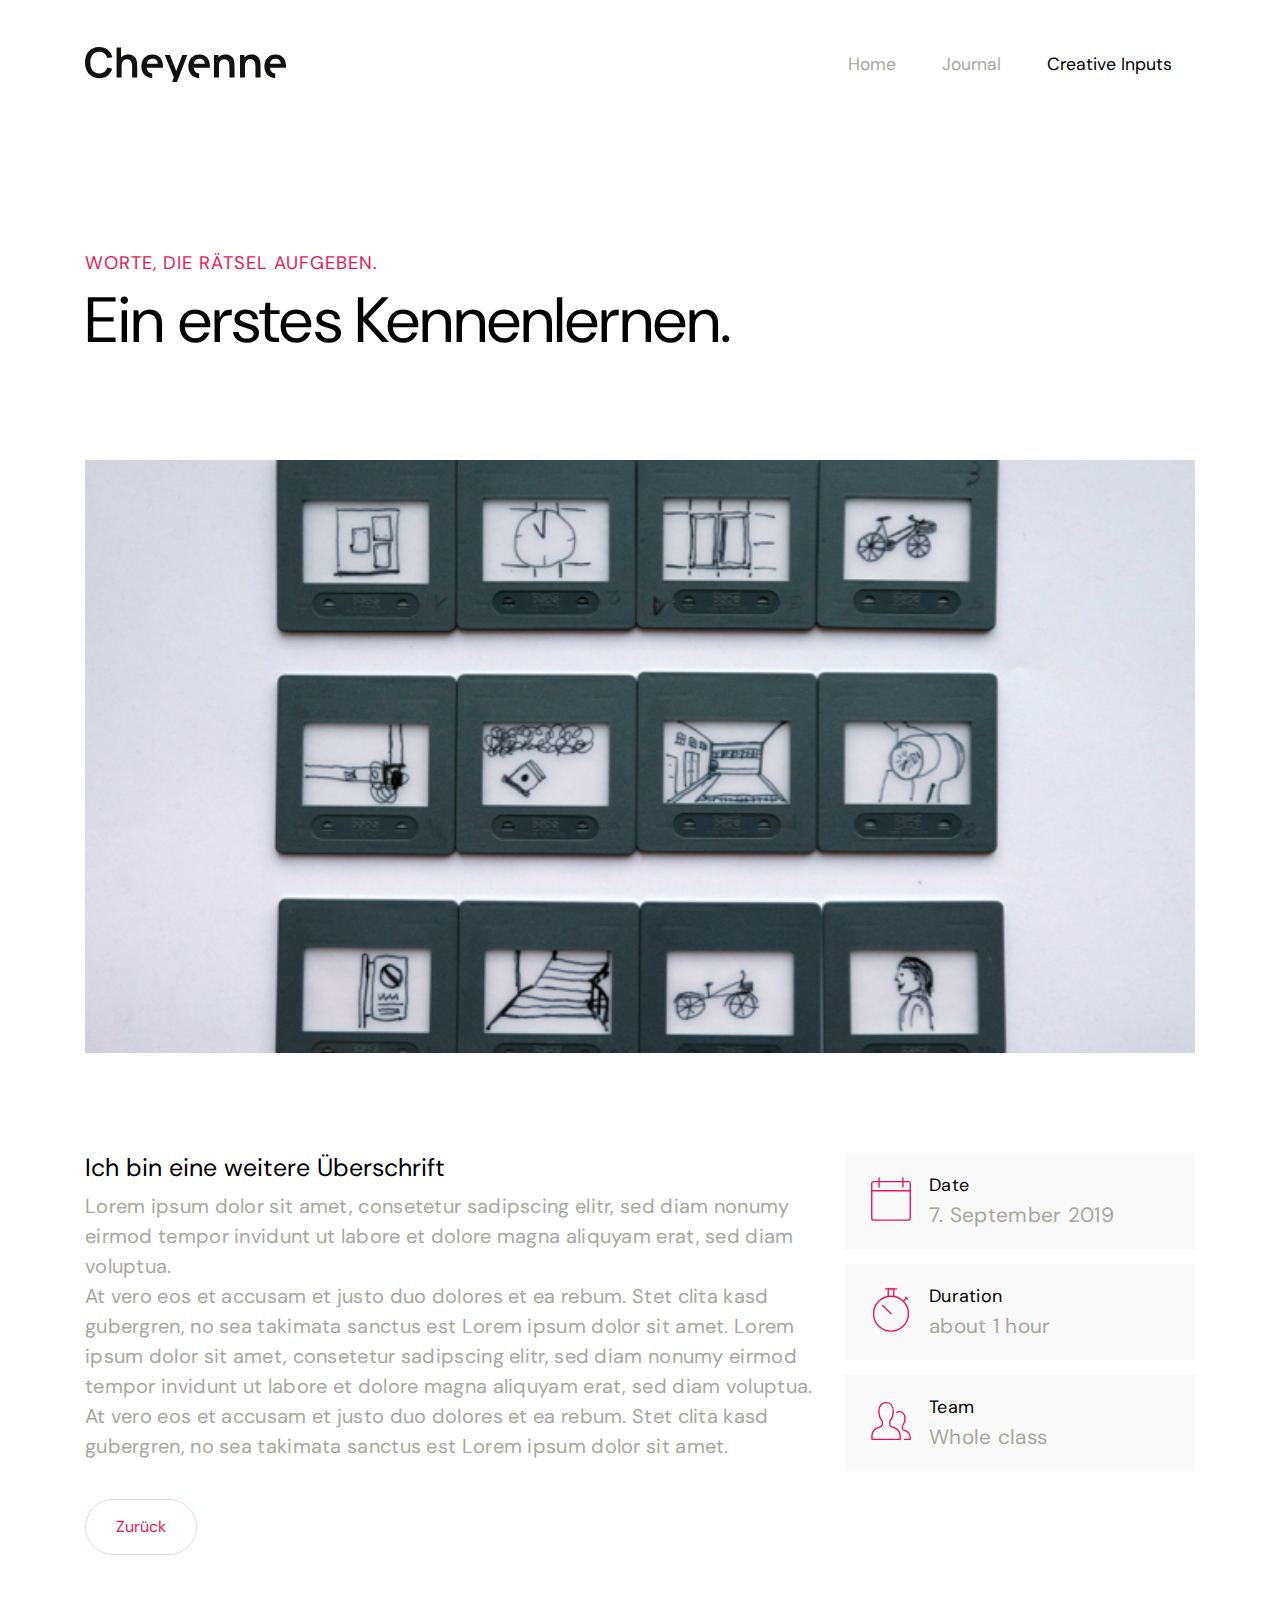
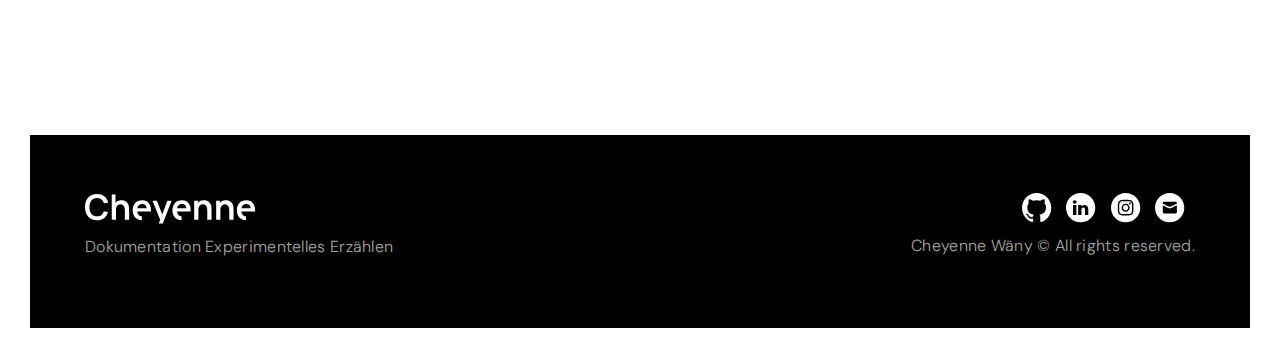
==== docs/article-five.html @ 1dba22fc "changes" ====
<!DOCTYPE html>
<html lang="en">
<head>
  <meta charset="utf-8">
  <meta name="viewport" content="width=device-width, initial-scale=1, shrink-to-fit=no">
  <title>Lebendige Kamera</title>
  <link rel="stylesheet" href="https://stackpath.bootstrapcdn.com/bootstrap/4.4.1/css/bootstrap.min.css" integrity="sha384-Vkoo8x4CGsO3+Hhxv8T/Q5PaXtkKtu6ug5TOeNV6gBiFeWPGFN9MuhOf23Q9Ifjh" crossorigin="anonymous">
  <link rel="stylesheet" type="text/css" href="styles/main.css">
  <link rel="stylesheet" href="styles/normalize.css">
  <link rel="shortcut icon" type="image/jpg" href="img/favicon.jpg">
</head>
<body>

  <div class="siteWrapper">
    <div id="header" class="site-header" role="banner">
      <div class="container">
        <nav class="navbar navbar-expand-lg">
          <a class="navbar-brand" href="index.html">
            <img src="img/Cheyenne-GraphicDesign.svg" id="logo">
          </a>
          <button class="navbar-toggler collapsed" type="button" data-toggle="collapse" data-target="#navbarTogglerDemo02" aria-controls="navbarTogglerDemo02" aria-expanded="false" aria-label="Toggle navigation">
            <span class="navbar-toggler-icon"></span>
            <div id="navbar-close" class="hidden">
              <span class="navbar-toggler-icon-close"></span>
            </div>
          </button>

          <div class="collapse navbar-collapse" id="navbarTogglerDemo02">
            <ul class="navbar-nav mr-auto mt-2 mt-lg-0">
              <li class="nav-item">
                <a class="nav-link" href="index.html">Home</a>
              </li>
              <li class="nav-item">
                <a class="nav-link" href="journal.html">Journal</a>
              </li>
              <li class="nav-item active">
                <a class="nav-link" href="blog.html">Creative Inputs</a>
              </li>
            </ul>
          </div>
        </nav>
      </div>
    </div>

    <div id="primary-content" class="site-main">
      <section role="main">
        <div class="container">
          <div class="row">
            <div class="col-12">
              <p class="top-title">Worte, die Rätsel aufgeben.</p>
              <h1 class="articleBlog">Ein erstes Kennenlernen.</h1>
            </div>
          </div>
        </div>
      </section>
    </div>
    <div class="container">
      <div class="row">
        <div class="col-lg-12">
          <img src="img/human-cam.jpg" class="img-fluid w-100">
        </div>
      </div>
    </div>
    <div class="container">
      <div class="row articleContent">
        <div class="col-lg-4 order-lg-2 col-sm-12">
          <div class="rectancle">
            <div class="imageWrap">
              <img class="images-fluid" src="img/calendar.svg" type="image/svg">
            </div>
            <div class="dataInner">
            <p class="small-title">Date</p>
            <p class="value">7. September 2019</p>
          </div>
        </div>
        <div class="rectancle">
          <div class="imageWrap">
            <img class="images-fluid" src="img/stopwatch.svg" type="image/svg">
          </div>
          <div class="dataInner">
          <p class="small-title">Duration</p>
          <p class="value">about 1 hour</p>
        </div>
      </div>
      <div class="rectancle">
        <div class="imageWrap">
          <img class="images-fluid" src="img/multiple-neutral-2.svg" type="image/svg">
        </div>
        <div class="dataInner">
        <p class="small-title">Team</p>
        <p class="value">Whole class</p>
      </div>
    </div>
        </div>
        <div class="col-lg-8 order-lg-1 col-sm-12 articleText">
          <h3>Ich bin eine weitere Überschrift</h3>
          <p>Lorem ipsum dolor sit amet, consetetur sadipscing elitr, sed diam nonumy eirmod tempor invidunt ut labore et dolore magna aliquyam erat, sed diam voluptua. </br>At vero eos et accusam et justo duo dolores et ea rebum. Stet clita kasd gubergren, no sea takimata sanctus est Lorem ipsum dolor sit amet. Lorem ipsum dolor sit amet, consetetur sadipscing elitr, sed diam nonumy eirmod tempor invidunt ut labore et dolore magna aliquyam erat, sed diam voluptua. At vero eos et accusam et justo duo dolores et ea rebum. Stet clita kasd gubergren, no sea takimata sanctus est Lorem ipsum dolor sit amet.</p>
          <div class="buttonsWrap">
            <a class="primary-btn" href="blog.html">Zurück</a>
          </div>
        </div>
      </div>
    </div>
    <div id="footer" class="footer-space">
      <div class="container">
        <div class="row footer">
          <div class="col-lg-4">
            <a class="navbar-brand" href="index.html">
              <img src="img/Cheyenne-GraphicDesign-white.svg" id="logo-white">
            </a>
            <div class="footer-wrapper__content">
              <p class="footer-text">Dokumentation Experimentelles Erzählen</p>
            </div>
          </div>
          <div class="col-lg-4 offset-lg-4">
            <div class="rightContent">
              <div class="socialmedia">
                <a href="https://github.com/cwaeny" target="_blank">
                  <?xml version="1.0" encoding="UTF-8"?>
                  <svg width="30px" height="30px" viewBox="0 0 27 27" version="1.1" xmlns="http://www.w3.org/2000/svg" xmlns:xlink="http://www.w3.org/1999/xlink">
                    <g id="Page-1" stroke="none" stroke-width="1" fill="none" fill-rule="evenodd">
                      <g id="home" transform="translate(-1279.000000, -3531.000000)">
                        <rect id="Rectangle" fill="#000000" x="0" y="3478" width="1440" height="163"></rect>
                        <g id="Group-2" stroke="#FFFFFF" stroke-width="30">
                          <rect id="Rectangle" x="15" y="15" width="1410" height="3642"></rect>
                        </g>
                        <g id="Github" transform="translate(1279.000000, 3531.000000)" fill="#FFFFFF" fill-rule="nonzero">
                          <g id="Group-5" transform="translate(0.048127, 0.098785)">
                            <path d="M13.1506099,6.92779167e-14 C5.88868058,6.92779167e-14 -8.52651283e-14,5.98798476 -8.52651283e-14,13.3751224 C-8.52651283e-14,19.2846997 3.76805,24.2983495 8.99318966,26.0669479 C9.65041527,26.1907609 9.89170288,25.7767959 9.89170288,25.4235192 C9.89170288,25.1045735 9.87950784,24.0509451 9.87384588,22.9333061 C6.21533349,23.7424094 5.44334379,21.3551891 5.44334379,21.3551891 C4.84513349,19.8091883 3.98320537,19.3981026 3.98320537,19.3981026 C2.79005124,18.5679578 4.0731438,18.5850125 4.0731438,18.5850125 C5.39369258,18.6791458 6.08902771,19.9633454 6.08902771,19.9633454 C7.26192936,22.008142 9.16544462,21.4169849 9.91587523,21.0752257 C10.0339058,20.2109713 10.3747136,19.6204787 10.7508,19.2866931 C7.82986984,18.9484778 4.75933266,17.801602 4.75933266,12.6765427 C4.75933266,11.2162585 5.27304875,10.0230913 6.11428884,9.08640971 C5.97774792,8.74930179 5.52762023,7.38913109 6.24168349,5.54677647 C6.24168349,5.54677647 7.34598801,5.18729807 9.85903762,6.9178002 C10.9080289,6.62144644 12.0330215,6.47282659 13.1506099,6.46773229 C14.2681984,6.47282659 15.394062,6.62144644 16.4450132,6.9178002 C18.9550141,5.18729807 20.0577942,5.54677647 20.0577942,5.54677647 C20.7735996,7.38913109 20.3232541,8.74930179 20.1867132,9.08640971 C21.0299132,10.0230913 21.5401451,11.2162585 21.5401451,12.6765427 C21.5401451,17.813784 18.4637281,18.9449339 15.5353938,19.2760616 C16.0070806,19.6911341 16.427374,20.5051101 16.427374,21.7529853 C16.427374,23.5424038 16.4121302,24.9827539 16.4121302,25.4235192 C16.4121302,25.7794538 16.6488446,26.1965197 17.3154343,26.065176 C22.537743,24.2945842 26.3010021,19.2827063 26.3010021,13.3751224 C26.3010021,5.98798476 20.4131926,6.92779167e-14 13.1506099,6.92779167e-14" id="Fill-51"></path>
                            <path d="M4.98080331,19.2038558 C4.9518401,19.2705243 4.84905331,19.290237 4.75541279,19.24461 C4.66003018,19.2009765 4.6064591,19.110387 4.63738223,19.0437185 C4.66569214,18.975278 4.76869671,18.9564514 4.86386158,19.0018569 C4.95946197,19.0457119 5.01390414,19.1371873 4.98080331,19.2038558" id="Fill-52"></path>
                            <path d="M5.51346527,19.8080808 C5.45074792,19.8672187 5.32814423,19.8397539 5.24495662,19.7462851 C5.15893801,19.6530377 5.14282314,19.5283388 5.20641158,19.468315 C5.27108884,19.4091771 5.38999049,19.4368634 5.47622688,19.5301107 C5.56224544,19.6244655 5.57901362,19.7482785 5.51346527,19.8080808" id="Fill-53"></path>
                            <path d="M6.03197231,20.5784234 C5.95139792,20.6353463 5.81964792,20.5819672 5.73820249,20.463027 C5.6576281,20.3440868 5.6576281,20.2014472 5.73994462,20.1443028 C5.82160784,20.0871584 5.95139792,20.138544 6.03393223,20.2565983 C6.11428884,20.3773104 6.11428884,20.5201715 6.03197231,20.5784234" id="Fill-54"></path>
                            <path d="M6.74233349,21.3226301 C6.67025205,21.403474 6.51672523,21.3817679 6.40435662,21.2714659 C6.28937479,21.1636002 6.25736279,21.0105506 6.32966197,20.9297067 C6.40261444,20.8486413 6.5570124,20.8714548 6.67025205,20.9808709 C6.78436279,21.0885151 6.81920579,21.2426722 6.74233349,21.3226301" id="Fill-55"></path>
                            <path d="M7.72229214,21.7547573 C7.69049792,21.8595221 7.54263305,21.9071424 7.39367936,21.862623 C7.2449434,21.8167745 7.14760084,21.694069 7.17765288,21.5881967 C7.20857605,21.4827674 7.35709423,21.4331536 7.50713679,21.480774 C7.65565497,21.526401 7.75321527,21.6482206 7.72229214,21.7547573" id="Fill-56"></path>
                            <path d="M8.79850453,21.8349367 C8.80220662,21.9452387 8.67590084,22.0367142 8.51954297,22.0384861 C8.36231405,22.0422514 8.23513718,21.9529909 8.23339505,21.8444608 C8.23339505,21.7330513 8.35686984,21.6424618 8.51409875,21.6398039 C8.67045662,21.6367031 8.79850453,21.7252991 8.79850453,21.8349367" id="Fill-57"></path>
                            <path d="M9.80002231,21.6615099 C9.8187504,21.7691542 9.71008388,21.8796777 9.55481488,21.9089144 C9.4021591,21.9374866 9.26082727,21.8710396 9.24144588,21.7642814 C9.22250001,21.6539793 9.33312644,21.5434557 9.48556444,21.5148835 C9.64105123,21.4874187 9.78020536,21.5520938 9.80002231,21.6615099" id="Fill-58"></path>
                          </g>
                        </g>
                      </g>
                    </g>
                  </svg>
                </a>
                <a href="https://www.linkedin.com/in/cheyenne-w%C3%A4ny-b12653179/" target="_blank">
                  <?xml version="1.0" encoding="UTF-8"?>
                  <svg width="30px" height="30px" viewBox="0 0 27 27" version="1.1" xmlns="http://www.w3.org/2000/svg" xmlns:xlink="http://www.w3.org/1999/xlink">
                    <!-- Generator: Sketch 61.2 (89653) - https://sketch.com -->
                    <title>Combined-Shape</title>
                    <desc>Created with Sketch.</desc>
                    <g id="Page-1" stroke="none" stroke-width="1" fill="none" fill-rule="evenodd">
                      <g id="home" transform="translate(-1159.000000, -3531.000000)">
                        <rect id="Rectangle" fill="#000000" x="0" y="3478" width="1440" height="163"></rect>
                        <g id="Group-2" stroke="#FFFFFF" stroke-width="30">
                          <rect id="Rectangle" x="15" y="15" width="1410" height="3642"></rect>
                        </g>
                        <g id="LinkedIN" transform="translate(1159.000000, 3531.000000)" fill="#FFFFFF" fill-rule="nonzero">
                          <path d="M0,13.175 C0,5.89864807 5.89864807,0 13.175,0 C20.4513519,0 26.35,5.89864807 26.35,13.175 C26.35,20.4513519 20.4513519,26.35 13.175,26.35 C5.89864807,26.35 0,20.4513519 0,13.175 Z M9.31063087,10.9121105 L6.32488773,10.9121105 L6.32488773,19.8830292 L9.31063087,19.8830292 L9.31063087,10.9121105 Z M9.50727943,8.13704341 C9.48790076,7.25745055 8.8588996,6.5875 7.83749569,6.5875 C6.81609178,6.5875 6.14833333,7.25745055 6.14833333,8.13704341 C6.14833333,8.99841692 6.79635537,9.68765857 7.7987384,9.68765857 L7.81781892,9.68765857 C8.8588996,9.68765857 9.50727943,8.99841692 9.50727943,8.13704341 Z M20.0783627,14.7393786 C20.0783627,11.9839003 18.6054065,10.7014559 16.6406498,10.7014559 C15.0554167,10.7014559 14.3456811,11.5721773 13.9494026,12.183004 L13.9494026,10.9123486 L10.9633017,10.9123486 C11.0026553,11.7541333 10.9633017,19.8832673 10.9633017,19.8832673 L13.9494026,19.8832673 L13.9494026,14.8731662 C13.9494026,14.605055 13.9687813,14.3375988 14.0477269,14.1456399 C14.2635156,13.6100129 14.7548389,13.055452 15.5797135,13.055452 C16.6605652,13.055452 17.0926196,13.8780646 17.0926196,15.0835826 L17.0926196,19.8830292 L20.0782435,19.8830292 L20.0783627,14.7393786 Z" id="Combined-Shape"></path>
                        </g>
                      </g>
                    </g>
                  </svg>
                </a>
                <a href="https://www.instagram.com/logrinto/" target="_blank">
                  <?xml version="1.0" encoding="UTF-8"?>
                  <svg width="30px" height="30px" viewBox="0 0 27 27" version="1.1" xmlns="http://www.w3.org/2000/svg" xmlns:xlink="http://www.w3.org/1999/xlink">
                    <g id="Page-1" stroke="none" stroke-width="1" fill="none" fill-rule="evenodd">
                      <g id="home" transform="translate(-1239.000000, -3531.000000)">
                        <rect id="Rectangle" fill="#000000" x="0" y="3478" width="1440" height="163"></rect>
                        <g id="Group-2" stroke="#FFFFFF" stroke-width="30">
                          <rect id="Rectangle" x="15" y="15" width="1410" height="3642"></rect>
                        </g>
                        <g id="Instagram" transform="translate(1239.000000, 3531.000000)" fill="#FFFFFF" fill-rule="nonzero">
                          <g id="Group-6">
                            <path d="M-4.61852778e-14,13.175 C-4.61852778e-14,5.89864807 5.89864807,1.81188398e-13 13.175,1.81188398e-13 C20.4513519,1.81188398e-13 26.35,5.89864807 26.35,13.175 C26.35,20.4513519 20.4513519,26.35 13.175,26.35 C5.89864807,26.35 -4.61852778e-14,20.4513519 -4.61852778e-14,13.175 Z M13.1756587,6.14833333 C11.2673133,6.14833333 11.0278186,6.15667759 10.2782997,6.19078656 C9.53024468,6.22504192 9.01963491,6.34347177 8.57285138,6.5172372 C8.11069684,6.69671183 7.7186633,6.93679209 7.32809367,7.32750813 C6.93723125,7.71807776 6.697151,8.11011125 6.51709078,8.57211942 C6.34288619,9.01904937 6.22430996,9.52980551 6.19064015,10.2775677 C6.15711675,11.0270866 6.14833333,11.2667278 6.14833333,13.1750732 C6.14833333,15.0834186 6.15682396,15.3221814 6.19078656,16.0717003 C6.22518829,16.8197553 6.34361815,17.3303651 6.5172372,17.7771486 C6.69685821,18.2393032 6.9369385,18.6313367 7.3276545,19.0219063 C7.71807776,19.4127687 8.11011125,19.6534346 8.57197304,19.8329092 C9.01904937,20.0066746 9.52980551,20.1251045 10.2777141,20.1593599 C11.0272331,20.1934688 11.2665814,20.201813 13.1747804,20.201813 C15.0832722,20.201813 15.322035,20.1934688 16.0715539,20.1593599 C16.8196089,20.1251045 17.3308043,20.0066746 17.7778806,19.8329092 C18.2398887,19.6534346 18.6313367,19.4127687 19.0217599,19.0219063 C19.4126223,18.6313367 19.6527026,18.2393032 19.8327628,17.777295 C20.0055035,17.3303651 20.1240798,16.8196089 20.1592134,16.0718467 C20.1928832,15.3223278 20.2016667,15.0834186 20.2016667,13.1750732 C20.2016667,11.2667278 20.1928832,11.0272331 20.1592134,10.2777141 C20.1240798,9.5296591 20.0055035,9.01904937 19.8327628,8.57226579 C19.6527026,8.11011125 19.4126223,7.71807776 19.0217599,7.32750813 C18.6308975,6.93664571 18.2400351,6.69656542 17.7774414,6.5172372 C17.3294868,6.34347177 16.8185842,6.22504192 16.0705292,6.19078656 C15.3210103,6.15667759 15.0823939,6.14833333 13.1734629,6.14833333 L13.1756587,6.14833333 Z" id="Combined-Shape"></path>
                            <path d="M12.5453016,7.41461043 C12.7323886,7.41431763 12.9411413,7.41461043 13.1756588,7.41461043 C15.0517983,7.41461043 15.2741653,7.42134439 16.0150472,7.45501416 C16.7001543,7.48634171 17.071986,7.60081903 17.3196786,7.69699754 C17.6475931,7.82435719 17.8813786,7.97660323 18.1271681,8.22253911 C18.373104,8.46847499 18.52535,8.70269965 18.6530025,9.03061421 C18.749181,9.278014 18.8638047,9.64984566 18.8949858,10.3349528 C18.9286556,11.0756883 18.9359752,11.2982017 18.9359752,13.1734629 C18.9359752,15.0487241 18.9286556,15.2712375 18.8949858,16.011973 C18.8636583,16.6970802 18.749181,17.0689118 18.6530025,17.3163116 C18.5256428,17.6442261 18.373104,17.8777188 18.1271681,18.1235083 C17.8812322,18.3694442 17.6477395,18.5216903 17.3196786,18.6490499 C17.0722788,18.7456676 16.7001543,18.8598521 16.0150472,18.8911797 C15.2743117,18.9248495 15.0517983,18.932169 13.1756588,18.932169 C11.2993728,18.932169 11.0770058,18.9248495 10.3362703,18.8911797 C9.65116316,18.8595594 9.2793315,18.7450821 9.03149254,18.6489035 C8.70357799,18.5215439 8.46935336,18.3692979 8.22341744,18.123362 C7.97748156,17.8774261 7.82523552,17.643787 7.69758308,17.315726 C7.60140457,17.0683262 7.48678088,16.6964946 7.45559974,16.0113875 C7.42192993,15.270652 7.41519597,15.0481385 7.41519597,13.1717062 C7.41519597,11.2952739 7.42192993,11.0739316 7.45559974,10.3331961 C7.4869273,9.64808895 7.60140457,9.27625729 7.69758308,9.02856475 C7.82494273,8.7006502 7.97748156,8.46642553 8.22341744,8.22048965 C8.46935336,7.97455372 8.70357799,7.82230773 9.03149254,7.69465528 C9.27918513,7.59803761 9.65116316,7.48385309 10.3362703,7.45237916 C10.984487,7.42310106 11.235693,7.41431763 12.5453016,7.41285372 L12.5453016,7.41461043 Z M16.9264739,8.58134201 C16.4609524,8.58134201 16.0832651,8.95859013 16.0832651,9.424258 C16.0832651,9.88977954 16.4609524,10.2674668 16.9264739,10.2674668 C17.3919955,10.2674668 17.7696827,9.88977954 17.7696827,9.424258 C17.7696827,8.9587365 17.3919955,8.58104921 16.9264739,8.58104921 L16.9264739,8.58134201 Z M13.1756588,9.56654949 C11.1828461,9.56654949 9.56713508,11.1822605 9.56713508,13.1750732 C9.56713508,15.1678859 11.1828461,16.7828649 13.1756588,16.7828649 C15.1684715,16.7828649 16.7835969,15.1678859 16.7835969,13.1750732 C16.7835969,11.1822605 15.1683251,9.56654949 13.1755124,9.56654949 L13.1756588,9.56654949 Z" id="Combined-Shape"></path>
                            <path d="M13.1756587,10.8328266 C14.4691644,10.8328266 15.5179054,11.8814211 15.5179054,13.1750732 C15.5179054,14.4685789 14.4691644,15.5173198 13.1756587,15.5173198 C11.8820067,15.5173198 10.8334121,14.4685789 10.8334121,13.1750732 C10.8334121,11.8814211 11.8820067,10.8328266 13.1756587,10.8328266 L13.1756587,10.8328266 Z" id="Shape"></path>
                          </g>
                        </g>
                      </g>
                    </g>
                  </svg>
                </a>
                <a href="mailto:ch.waeny@gmail.com" target="_blank">
                  <?xml version="1.0" encoding="UTF-8"?>
                  <svg width="30px" height="30px" viewBox="0 0 27 27" version="1.1" xmlns="http://www.w3.org/2000/svg" xmlns:xlink="http://www.w3.org/1999/xlink">
                    <!-- Generator: Sketch 61.2 (89653) - https://sketch.com -->
                    <title>Combined-Shape</title>
                    <desc>Created with Sketch.</desc>
                    <g id="Page-1" stroke="none" stroke-width="1" fill="none" fill-rule="evenodd">
                      <g id="home" transform="translate(-1199.000000, -3531.000000)">
                        <rect id="Rectangle" fill="#000000" x="0" y="3478" width="1440" height="163"></rect>
                        <g id="Group-2" stroke="#FFFFFF" stroke-width="30">
                          <rect id="Rectangle" x="15" y="15" width="1410" height="3642"></rect>
                        </g>
                        <g id="Mail" transform="translate(1199.000000, 3531.000000)" fill="#FFFFFF" fill-rule="nonzero">
                          <path d="M13.175,26.35 C5.89864842,26.35 0,20.4513516 0,13.175 C0,5.89864842 5.89864842,0 13.175,0 C20.4513516,0 26.35,5.89864842 26.35,13.175 C26.35,20.4513516 20.4513516,26.35 13.175,26.35 Z M13.3585717,12.4355663 C14.4373407,12.4355663 19.6825717,9.486 19.6825717,9.486 L19.6910037,8.959 C19.6910037,8.377192 19.2188117,7.905 18.6354227,7.905 L8.08172067,7.905 C7.49885867,7.905 7.02666667,8.377192 7.02666667,8.959 L7.02666667,9.428557 C7.02666667,9.428557 12.3293407,12.4355663 13.3585717,12.4355663 Z M13.3585717,13.8848163 C12.3293407,13.8848163 7.03457167,11.067 7.03509867,11.067 L7.02666667,17.391 C7.02666667,17.972808 7.49938567,18.445 8.08172067,18.445 L18.6354227,18.445 C19.2188117,18.445 19.6910037,17.972808 19.6910037,17.391 L19.6825717,11.067 C19.6825717,11.067 14.4868787,13.8848163 13.3585717,13.8848163 Z" id="Combined-Shape"></path>
                        </g>
                      </g>
                    </g>
                  </svg>
                </a>
              </div>
              <div class="copyright">
                <div class="footer-wrapper__content">
                  <p class="footer-text">Cheyenne Wäny © All rights reserved.</p>
                </div>
              </div>
            </div>
          </div>
        </div>
      </div>
    </div>
  </div>

  <script src="https://code.jquery.com/jquery-3.4.1.slim.min.js" integrity="sha384-J6qa4849blE2+poT4WnyKhv5vZF5SrPo0iEjwBvKU7imGFAV0wwj1yYfoRSJoZ+n" crossorigin="anonymous"></script>
  <script src="https://cdn.jsdelivr.net/npm/popper.js@1.16.0/dist/umd/popper.min.js" integrity="sha384-Q6E9RHvbIyZFJoft+2mJbHaEWldlvI9IOYy5n3zV9zzTtmI3UksdQRVvoxMfooAo" crossorigin="anonymous"></script>
  <script src="https://stackpath.bootstrapcdn.com/bootstrap/4.4.1/js/bootstrap.min.js" integrity="sha384-wfSDF2E50Y2D1uUdj0O3uMBJnjuUD4Ih7YwaYd1iqfktj0Uod8GCExl3Og8ifwB6" crossorigin="anonymous"></script>
</body>
</html>
---- docs/styles/main.css ----
@import url('https://fonts.googleapis.com/css?family=DM+Sans:400,400i,500,700&display=swap');

html {
  scroll-behavior: smooth;
  overflow-x: hidden;
}

body {
  font-size: 16px;
  overflow-x: hidden;
}

::selection {
  color: white;
  background: #E51659;
}

.siteWrapper{
  padding: 0;
}

@media (min-width: 992px){
  .siteWrapper{
    padding: 30px;
  }
}

.home-image {
  background-image: url('../img/home-img.jpg');
  background-size: cover;
  background-repeat:no-repeat;
  height: 60vh;
}

@media (min-width: 992px){
  .home-image {
    height: 90vh;
  }
}

#header {
  position: fixed;
  top: 0;
  left: 0;
  right: 0;
  z-index: 5;
  /*height: 117px;*/
  line-height: 117px;
  background: white;
  transition: top 0.3s;
  /*box-shadow: 0 2px 50px 0 rgba(100,111,121,.11);*/
}

#navbarNav{
  display: inline;
}

.navbar {
  padding: 0;
}

.navbar-toggler {
  padding: 0;
  border: none;
}

.navbar-toggler{
  background-image: url('../img/nav-close.svg');
  background-size: 100% 100%;
}


.navbar-toggler.collapsed{
  background-image: url('../img/m-nav.svg');
  background-size: 100% 100%;
}


.navbar-light {
  background-image: none;
}


@media (min-width: 992px){
  .navbar-nav{
    flex-direction: row;
    left: auto!important;
    right: 0px;
    position: absolute;
    text-align: center;
  }
}

.nav-item{
  /*padding: 0 15px 0 15px;*/
  font-family: 'DM Sans', sans-serif;
  font-weight: 400;
  padding-bottom: 15px;
}

@media (min-width: 992px){
  .nav-item{
    padding: 0 15px 0 15px;
    font-family: 'DM Sans', sans-serif;
    font-weight: 400;
  }
}

a.nav-link{
  color: #A7A7A0;
  font-size: 1.6rem;
  line-height: 50px;
}

@media (min-width: 992px){
  a.nav-link{
    color: #A7A7A0;
    font-size: 1.1rem;
  }

  a.nav-link:hover{
    color: #000000;
  }
}


.active a{
  color: black;
}

#logo {
  height: 35px;
  width: auto;
}

.container-none {
  width: 100%;
  margin-right: auto;
  margin-left: auto; }
  @media (min-width: 576px) {
    .container-none {
      max-width: 540px; } }
  @media (min-width: 768px) {
    .container-none {
      max-width: 720px; } }
  @media (min-width: 992px) {
    .container-none {
      max-width: 960px; } }
  @media (min-width: 1200px) {
    .container-none {
      max-width: 1140px; } }

.container {
  width: 100%;
  padding-right: 15px;
  padding-left: 15px;
  margin-right: auto;
  margin-left: auto; }
  @media (min-width: 576px) {
    .container {
      max-width: 540px; } }
  @media (min-width: 768px) {
    .container {
      max-width: 720px; } }
  @media (min-width: 992px) {
    .container {
      max-width: 960px; } }
  @media (min-width: 1200px) {
    .container {
      max-width: 1140px; } }

.container-fluid {
  width: 100%;
  padding-right: 15px;
  padding-left: 15px;
  margin-right: auto;
  margin-left: auto; }

.row {
  display: flex;
  flex-wrap: wrap;
  margin-right: -15px;
  margin-left: -15px; }

  .no-gutters {
  margin-right: 0;
  margin-left: 0; }
  .no-gutters > .col,
  .no-gutters > [class*="col-"] {
    padding-right: 0;
    padding-left: 0; }

.col-1, .col-2, .col-3, .col-4, .col-5, .col-6, .col-7, .col-8, .col-9, .col-10, .col-11, .col-12, .col,
.col-auto, .col-sm-1, .col-sm-2, .col-sm-3, .col-sm-4, .col-sm-5, .col-sm-6, .col-sm-7, .col-sm-8, .col-sm-9, .col-sm-10, .col-sm-11, .col-sm-12, .col-sm,
.col-sm-auto, .col-md-1, .col-md-2, .col-md-3, .col-md-4, .col-md-5, .col-md-6, .col-md-7, .col-md-8, .col-md-9, .col-md-10, .col-md-11, .col-md-12, .col-md,
.col-md-auto, .col-lg-1, .col-lg-2, .col-lg-3, .col-lg-4, .col-lg-5, .col-lg-6, .col-lg-7, .col-lg-8, .col-lg-9, .col-lg-10, .col-lg-11, .col-lg-12, .col-lg,
.col-lg-auto, .col-xl-1, .col-xl-2, .col-xl-3, .col-xl-4, .col-xl-5, .col-xl-6, .col-xl-7, .col-xl-8, .col-xl-9, .col-xl-10, .col-xl-11, .col-xl-12, .col-xl,
.col-xl-auto {
  position: relative;
  width: 100%;
  min-height: 1px;
 }

  div {
    display: block;
  }

#content-blog {
  margin-bottom: 45px;
  animation: fadein 1.5s;
  -moz-animation: fadein 1.5s; /* Firefox */
  -webkit-animation: fadein 1.5s; /* Safari and Chrome */
  -o-animation: fadein 1.5s; /* Opera */
}

@media (min-width: 992px){
  #content-blog {
    margin-bottom: 100px;
    animation: fadein 1.5s;
    -moz-animation: fadein 1.5s; /* Firefox */
    -webkit-animation: fadein 1.5s; /* Safari and Chrome */
    -o-animation: fadein 1.5s; /* Opera */
}
}


  #primary-content {
    margin-top: 180px;
    margin-bottom: 40px;
    animation: fadein 1.5s;
    -moz-animation: fadein 1.5s; /* Firefox */
    -webkit-animation: fadein 1.5s; /* Safari and Chrome */
    -o-animation: fadein 1.5s; /* Opera */
}

  @media (min-width: 992px){
    #primary-content {
      margin-top: 220px;
      margin-bottom: 100px;
      animation: fadein 1.5s;
      -moz-animation: fadein 1.5s; /* Firefox */
      -webkit-animation: fadein 1.5s; /* Safari and Chrome */
      -o-animation: fadein 1.5s; /* Opera */
  }
}
@keyframes fadein {
    from {
        opacity:0;
    }
    to {
        opacity:1;
    }
}
@-moz-keyframes fadein { /* Firefox */
    from {
        opacity:0;
    }
    to {
        opacity:1;
    }
}
@-webkit-keyframes fadein { /* Safari and Chrome */
    from {
        opacity:0;
    }
    to {
        opacity:1;
    }
}
@-o-keyframes fadein { /* Opera */
    from {
        opacity:0;
    }
    to {
        opacity: 1;
    }
}


  h1 {
    font-family: 'DM Sans', sans-serif;
    font-weight: 400;
    font-size: 2.8rem;
    color: #000000;
    letter-spacing: 0.18px;
    line-height: 1.2;
    margin-bottom: 35px;
  }


  @media (min-width: 992px){
    h1 {
      font-family: 'DM Sans', sans-serif;
      font-weight: 400;
      font-size: 4rem;
      color: #000000;
      letter-spacing: 0.18px;
      line-height: 1.2;
      margin-bottom: 55px;
    }
  }


  .top-title {
    font-family: 'DM Sans', sans-serif;
    font-weight: 400;
    font-size: 1.15rem;
    color: #E51659;
    letter-spacing: 1px;
    text-transform: uppercase;
    margin-bottom: .325rem;
  }

p {
  font-family: 'DM Sans', sans-serif;
  font-weight: 400;
  font-size: 1.25rem;
  color: #A7A7A0;
  letter-spacing: 0.3px;
  line-height: 1.5;
}


img.home {
  display: 100%;
}

#content {
  margin-top: 100px;
  animation: fadein 2s;
    -moz-animation: fadein 2s; /* Firefox */
    -webkit-animation: fadein 2s; /* Safari and Chrome */
    -o-animation: fadein 2s; /* Opera */
}

@media (min-width: 992px){
  #content {
    margin-top: 120px;
  }
}

@keyframes fadein {
    from {
        opacity:0;
    }
    to {
        opacity:1;
    }
}
@-moz-keyframes fadein { /* Firefox */
    from {
        opacity:0;
    }
    to {
        opacity:1;
    }
}
@-webkit-keyframes fadein { /* Safari and Chrome */
    from {
        opacity:0;
    }
    to {
        opacity:1;
    }
}
@-o-keyframes fadein { /* Opera */
    from {
        opacity:0;
    }
    to {
        opacity: 1;
    }
}

h2 {
font-family: 'DM Sans', sans-serif;
font-weight: 400;
font-size: 2.2rem;
color: #000000;
/*margin-bottom: 35px;*/
}

@media (min-width: 992px){
  h2 {
  font-family: 'DM Sans', sans-serif;
  font-weight: 400;
  font-size: 2.8rem;
  color: #000000;
  /*margin-bottom: 35px;*/
  }
}

.buttonsWrap {
  margin-top: 25px;
  /*margin-bottom: 75px;*/
  justify-content: flex-end;
}

@media (min-width: 992px) {
  .buttonsWrap {
    margin-top: 38px;
    /*margin-bottom: 75px;*/
    justify-content: flex-end;
  }
}

.primary-btn {
  border: 1px solid #F1D5DE;
  color: #E51659;
  padding: 15px 30px 15px 30px;
  border-radius: 30px;
  font-family: 'DM Sans', sans-serif;
  font-weight: 400;
  font-size: 1rem;
  letter-spacing: 0.05px;
  display: inline-block;
  text-align: center;
  -webkit-transition-duration: 0.4s; /* Safari */
  transition-duration: 0.4s;
  cursor: pointer;
  text-decoration: none;
}

.primary-btn:hover {
  color: #FFFFFF;
  background-color: #E51659;
  text-decoration: none;
}

h3 {
  font-family: 'DM Sans', sans-serif;
  font-weight: 400;
  font-size: 1.56rem;
  color: #000000;
}

.blog-preview {
  padding-top: 28px;
  /*padding-bottom: 75px;*/
}

@media (min-width: 992px) {
  .blog-preview {
    padding-top: 75px;
    /*padding-bottom: 75px;*/
  }
}

.cta {
  background-color: #F9F9F9;
  text-align: center;
  padding-top: 100px;
  padding-bottom: 100px;
  margin-top: 100px;
}


.secondary-btn {
  border: 1px solid #F1D5DE;
  color: #E51659;
  padding: 15px 30px 15px 30px;
  border-radius: 30px;
  font-family: 'DM Sans', sans-serif;
  font-weight: 400;
  font-size: 1rem;
  letter-spacing: 0.05px;
  display: inline-block;
  text-align: center;
  -webkit-transition-duration: 0.4s; /* Safari */
  transition-duration: 0.4s;
  cursor: pointer;
  text-decoration: none;
  float: right;
  /*margin-bottom: 60px;*/
}

.secondary-btn:hover {
  color: #FFFFFF;
  background-color: #E51659;
  text-decoration: none;
}

h2.second {
  margin-bottom: 0px;
}

#footer {
  background-color: #000000;
  height: 300px;
}

@media (min-width: 992px) {
  #footer {
    background-color: #000000;
    height: 193px;
  }
}

hr {
  color: #A7A7A0;
}

h5 {
  font-family: 'DM Sans', sans-serif;
  font-weight: 400;
  color: #000000;
  margin: 0;

}
h5 .btn-symbol::after {
  content: url(../img/close.svg);
  float: right;
  width: 27px;
  height: 27px;
  position: absolute;
  right: 0;
  top: 0;
  bottom: 0;
  margin: auto;
}

button.btn.btn-link.btn-symbol.collapsed::after {
  content: url(../img/open.svg);
  float: right;
  width: 27px;
  height: 27px;
  position: absolute;
  right: 0;
  top: 0;
  bottom: 0;
  margin: auto;
}

button.btn.btn-link.btn-symbol{
  text-decoration: none;
  position: relative;
}

.collapsed:focus {
  text-decoration: none;
}

.btn-link {
    color: #000000;
    text-decoration: none;
    font-size: 1.25rem;
}

.btn-link:hover {
    color: #000000;
    text-decoration: none;
}

.btn-link:active {
    color: #000000;
    text-decoration: none;
}

.card-header {
  background-color: white;
  padding-top: 12px;
  padding-bottom: 12px;
  padding-left: 0;
  padding-right:0;
}

.card {
  border: none;
}

.card-body {
  padding: 1rem 0 0 0;
}

button {
  padding: 0;

}
button:focus{
  outline: none;
}
.btn {
  padding: 0;
}

.rectancle {
  background-color: #f9f9f9;
  padding: 19px 0 19px 24px;
  margin-bottom: 15px;
}

@media (min-width: 992px){
  .rectancle {
    background-color: #f9f9f9;
    padding: 19px 0 19px 24px;
    /*margin-bottom: 60px;*/
  }
}


.dataInner {
  margin-left: 60px;
}


.imageWrap {
  float: left;
  min-width: 44px;
  text-align: center;
  position: relative;
  padding-top: 5px;
}

.images-fluid {
  max-width: 100%;
  height: auto;
}

.articleContent {
  margin-top: 40px;
}

.articleText {
  margin-top: 40px;
}

@media (min-width: 992px){
  .articleContent {
    margin-top: 100px;
}
.articleText {
  margin-top: 0;
}

}

.value {
  margin: 0;
  font-size: 1.3rem;
}

.small-title {
  color: #000000;
  font-size: 1.125rem;
  margin: 0;
}

.accordion, .journal, .journal-mid {
  animation: fadein 2s;
    -moz-animation: fadein 2s; /* Firefox */
    -webkit-animation: fadein 2s; /* Safari and Chrome */
    -o-animation: fadein 2s; /* Opera */
}
@keyframes fadein {
    from {
        opacity:0;
    }
    to {
        opacity:1;
    }
}
@-moz-keyframes fadein { /* Firefox */
    from {
        opacity:0;
    }
    to {
        opacity:1;
    }
}
@-webkit-keyframes fadein { /* Safari and Chrome */
    from {
        opacity:0;
    }
    to {
        opacity:1;
    }
}
@-o-keyframes fadein { /* Opera */
    from {
        opacity:0;
    }
    to {
        opacity: 1;
    }
}

.img-fluid {
  animation: fadein 2s;
    -moz-animation: fadein 2s; /* Firefox */
    -webkit-animation: fadein 2s; /* Safari and Chrome */
    -o-animation: fadein 2s; /* Opera */
}
@keyframes fadein {
    from {
        opacity:0;
    }
    to {
        opacity:1;
    }
}
@-moz-keyframes fadein { /* Firefox */
    from {
        opacity:0;
    }
    to {
        opacity:1;
    }
}
@-webkit-keyframes fadein { /* Safari and Chrome */
    from {
        opacity:0;
    }
    to {
        opacity:1;
    }
}
@-o-keyframes fadein { /* Opera */
    from {
        opacity:0;
    }
    to {
        opacity: 1;
    }
}

.blog {
  padding-top: 55px;
}

@media (min-width: 992px){
  .blog {
    padding-top: 75px;
  }
}

.footer {
  padding-top: 53px;
  padding-bottom: 0;
}

@media (min-width: 992px) {
  .footer {
    padding-top: 53px;
    padding-bottom: 53px;
  }
}

.footer-text{
  font-size: 1rem;
  font-weight: 300;
  margin-top: 6px;
}

.socialmedia svg {
  margin-right: 10px;
  width: 45px;
  height: 45px;
  }


@media (min-width: 992px) {
.socialmedia svg {
  width: 30px;
  height: 30px;
  }
}

.socialmedia {
  padding-top: 2.3rem;
  padding-bottom: .325rem;
}

@media (min-width: 992px) {
  .socialmedia {
    padding-top: .3125rem;
    padding-bottom: .3125rem;
  }
}

.socialmedia svg:hover path {
  fill: #E51659;
  transition: 0.3s all;
}

@media (min-width: 992px) {
  .rightContent {
    text-align: right;
  }
}

.footer-space {
  margin-top: 100px;
}

@media (min-width: 992px) {
  .footer-space {
    margin-top: 180px;
  }
}

.journal {
  margin-bottom: 25px;
  margin-top: 50px;
}

.journal-mid {
  margin-bottom: 25px;
  margin-top: 75px;
}

.card-header {
  border-top:1px solid rgba(0,0,0,.125);
  border-bottom: 0;
}

.card {
  border-bottom:1px solid rgba(0,0,0,.125);
}

.action {
  text-align: right;
}

.btn-symbol {
  width: 100%;
  text-align: left;
}

.article {
  margin-top: 50px;
}

@media (min-width: 992px) {
  .article {
    margin-top: 75px;
  }
}

.articleBlog {
  margin-bottom: 0;
}

/*.navbar-toggler-icon-close {
  background-image: url('../img/nav-close.svg');
  background-size: 100% 100%;
}*/
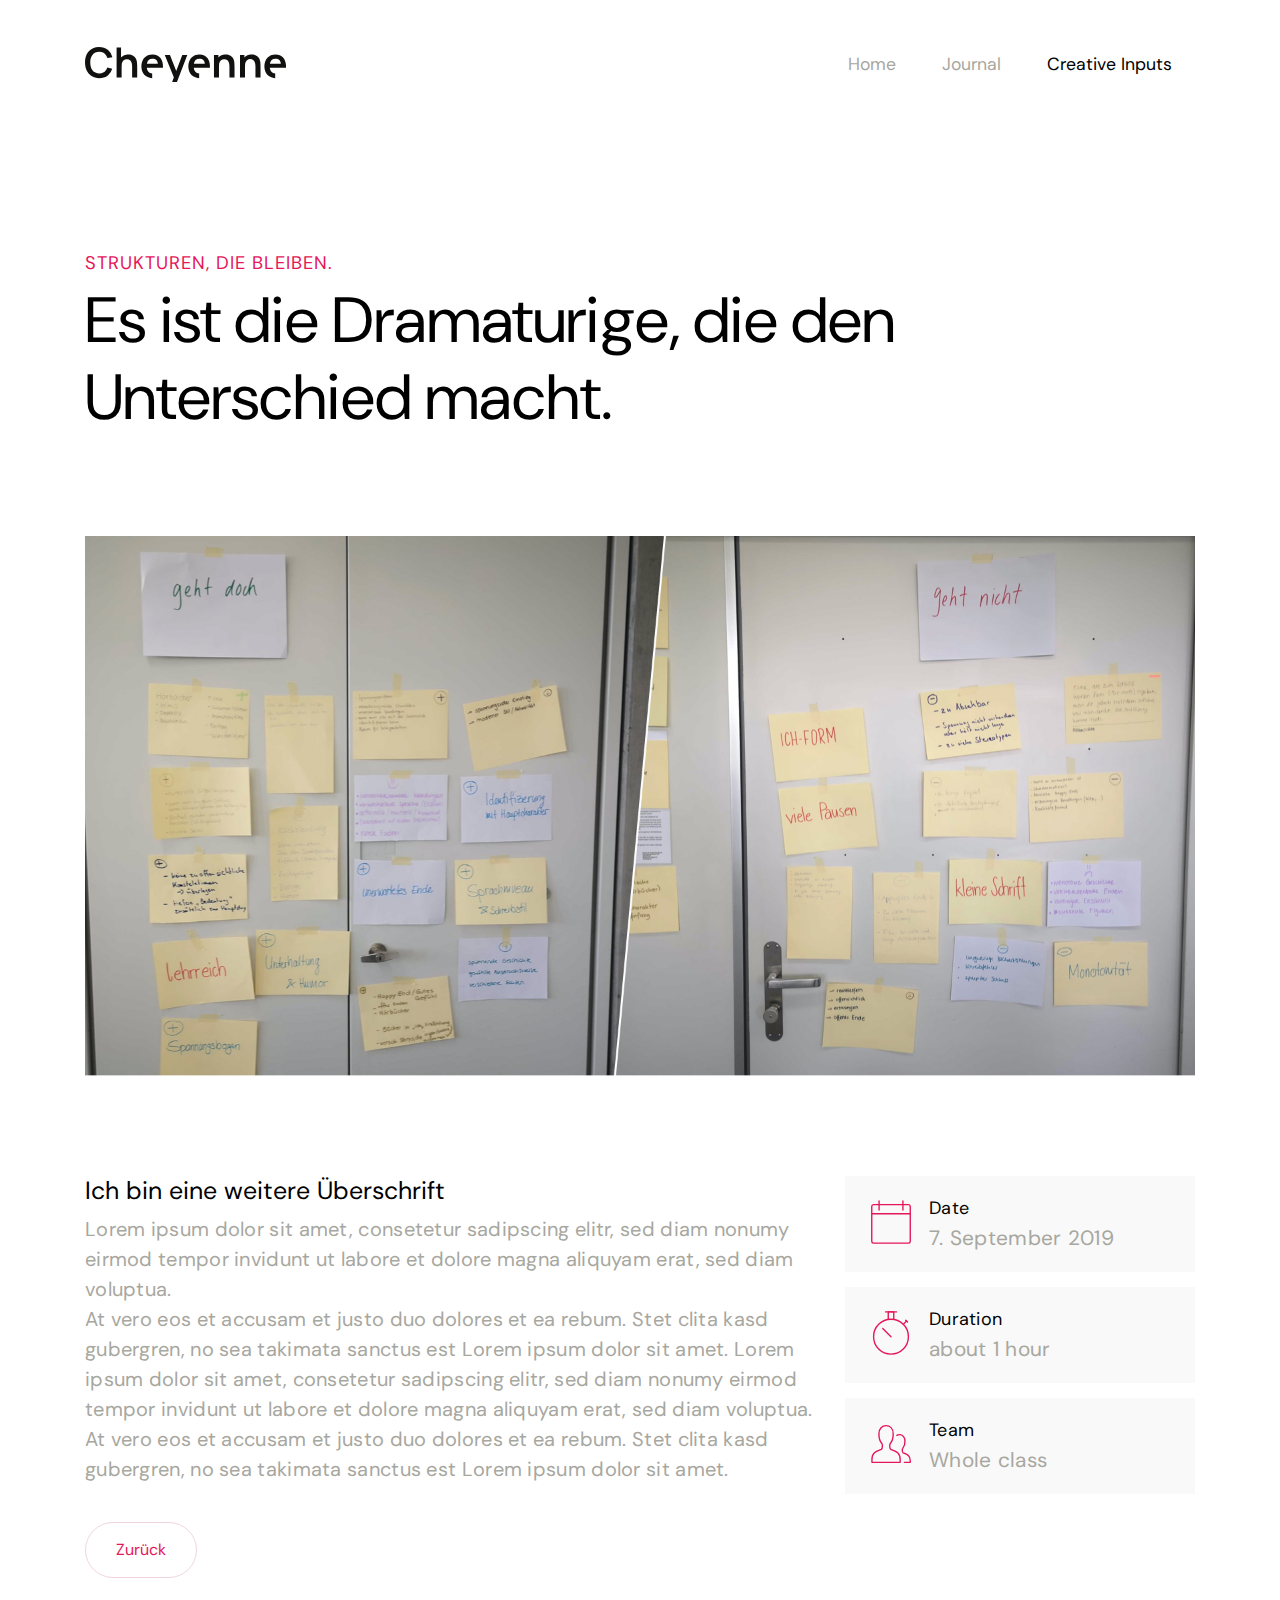
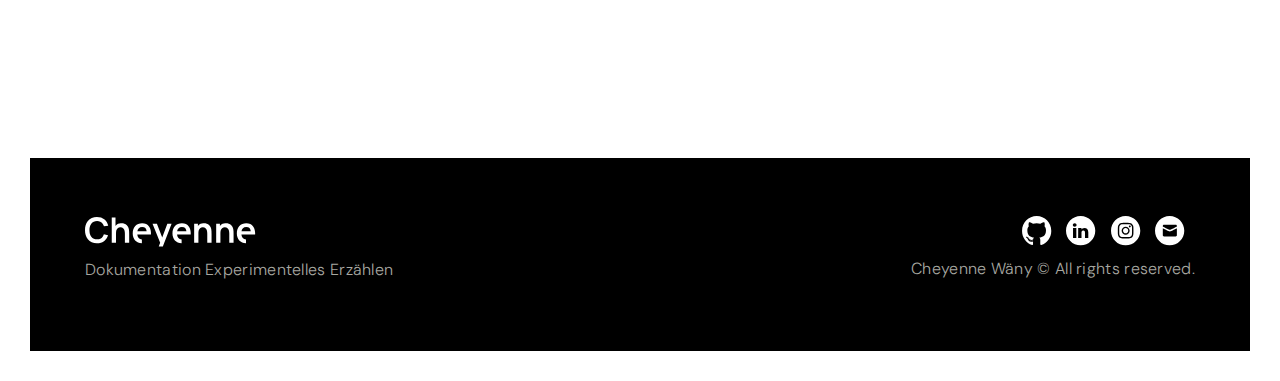
==== commit dd47d4c0: "bilder" ====
--- a/docs/article-five.html
+++ b/docs/article-five.html
@@ -3,7 +3,7 @@
 <head>
   <meta charset="utf-8">
   <meta name="viewport" content="width=device-width, initial-scale=1, shrink-to-fit=no">
-  <title>Lebendige Kamera</title>
+  <title>Dramaturgie</title>
   <link rel="stylesheet" href="https://stackpath.bootstrapcdn.com/bootstrap/4.4.1/css/bootstrap.min.css" integrity="sha384-Vkoo8x4CGsO3+Hhxv8T/Q5PaXtkKtu6ug5TOeNV6gBiFeWPGFN9MuhOf23Q9Ifjh" crossorigin="anonymous">
   <link rel="stylesheet" type="text/css" href="styles/main.css">
   <link rel="stylesheet" href="styles/normalize.css">
@@ -47,8 +47,8 @@
         <div class="container">
           <div class="row">
             <div class="col-12">
-              <p class="top-title">Worte, die Rätsel aufgeben.</p>
-              <h1 class="articleBlog">Ein erstes Kennenlernen.</h1>
+              <p class="top-title">Strukturen, die bleiben.</p>
+              <h1 class="articleBlog">Es ist die Dramaturige, die den Unterschied macht.</h1>
             </div>
           </div>
         </div>
@@ -57,7 +57,7 @@
     <div class="container">
       <div class="row">
         <div class="col-lg-12">
-          <img src="img/human-cam.jpg" class="img-fluid w-100">
+          <img src="img/dramaturgie_dev.jpg" class="img-fluid w-100">
         </div>
       </div>
     </div>
@@ -96,7 +96,7 @@
           <h3>Ich bin eine weitere Überschrift</h3>
           <p>Lorem ipsum dolor sit amet, consetetur sadipscing elitr, sed diam nonumy eirmod tempor invidunt ut labore et dolore magna aliquyam erat, sed diam voluptua. </br>At vero eos et accusam et justo duo dolores et ea rebum. Stet clita kasd gubergren, no sea takimata sanctus est Lorem ipsum dolor sit amet. Lorem ipsum dolor sit amet, consetetur sadipscing elitr, sed diam nonumy eirmod tempor invidunt ut labore et dolore magna aliquyam erat, sed diam voluptua. At vero eos et accusam et justo duo dolores et ea rebum. Stet clita kasd gubergren, no sea takimata sanctus est Lorem ipsum dolor sit amet.</p>
           <div class="buttonsWrap">
-            <a class="primary-btn" href="blog.html">Zurück</a>
+            <a class="primary-btn" href="#" onclick="history.go(-1)">Zurück</a>
           </div>
         </div>
       </div>
@@ -214,5 +214,18 @@
   <script src="https://code.jquery.com/jquery-3.4.1.slim.min.js" integrity="sha384-J6qa4849blE2+poT4WnyKhv5vZF5SrPo0iEjwBvKU7imGFAV0wwj1yYfoRSJoZ+n" crossorigin="anonymous"></script>
   <script src="https://cdn.jsdelivr.net/npm/popper.js@1.16.0/dist/umd/popper.min.js" integrity="sha384-Q6E9RHvbIyZFJoft+2mJbHaEWldlvI9IOYy5n3zV9zzTtmI3UksdQRVvoxMfooAo" crossorigin="anonymous"></script>
   <script src="https://stackpath.bootstrapcdn.com/bootstrap/4.4.1/js/bootstrap.min.js" integrity="sha384-wfSDF2E50Y2D1uUdj0O3uMBJnjuUD4Ih7YwaYd1iqfktj0Uod8GCExl3Og8ifwB6" crossorigin="anonymous"></script>
+  <script>
+  var prevScrollpos = window.pageYOffset;
+  window.onscroll = function() {
+  var currentScrollPos = window.pageYOffset;
+  if (prevScrollpos > currentScrollPos) {
+    document.getElementById("header").style.top = "0";
+  } else {
+    document.getElementById("header").style.top = "-127px";
+  }
+  prevScrollpos = currentScrollPos;
+  }
+  </script>
+
 </body>
 </html>
--- a/docs/styles/main.css
+++ b/docs/styles/main.css
@@ -1,4 +1,5 @@
 @import url('https://fonts.googleapis.com/css?family=DM+Sans:400,400i,500,700&display=swap');
+@import url('https://fonts.googleapis.com/css?family=DM+Serif+Display:400i&display=swap&subset=latin-ext');
 
 html {
   scroll-behavior: smooth;
@@ -11,6 +12,11 @@
 }
 
 ::selection {
+  color: white;
+  background: #E51659;
+}
+
+::-webkit-selection, ::-moz-selection {
   color: white;
   background: #E51659;
 }
@@ -47,8 +53,11 @@
   /*height: 117px;*/
   line-height: 117px;
   background: white;
-  transition: top 0.3s;
-  /*box-shadow: 0 2px 50px 0 rgba(100,111,121,.11);*/
+  transition: .3s all ease-in-out;
+    transition-property: all;
+    transition-duration: 0.3s;
+    transition-timing-function: ease-in-out;
+    transition-delay: 0s;
 }
 
 #navbarNav{
@@ -314,12 +323,22 @@
 p {
   font-family: 'DM Sans', sans-serif;
   font-weight: 400;
-  font-size: 1.25rem;
+  font-size: 1.15rem;
   color: #A7A7A0;
   letter-spacing: 0.3px;
   line-height: 1.5;
 }
 
+@media (min-width: 992px){
+  p {
+    font-family: 'DM Sans', sans-serif;
+    font-weight: 400;
+    font-size: 1.25rem;
+    color: #A7A7A0;
+    letter-spacing: 0.3px;
+    line-height: 1.5;
+  }
+}
 
 img.home {
   display: 100%;
@@ -840,7 +859,41 @@
   margin-bottom: 0;
 }
 
-/*.navbar-toggler-icon-close {
-  background-image: url('../img/nav-close.svg');
-  background-size: 100% 100%;
-}*/
+.carousel-control-next-icon {
+  background-image: url(../img/car-right.svg);
+  width: 40px;
+  height: 40px;
+}
+
+.carousel-control-prev-icon {
+  background-image: url(../img/car-left.svg);
+  width: 40px;
+  height: 40px;
+}
+
+#carouselExampleControls {
+  margin-bottom: 1.1rem;
+}
+
+.commText {
+  font-family: 'DM Sans', sans-serif;
+  font-weight: 300;
+  font-style: italic;
+  font-size: 1.25rem;
+  color: #868686;
+  letter-spacing: 0.3px;
+  line-height: 1.5;
+}
+
+video:focus{
+  outline: none;
+}
+
+iframe #innerdocbody {
+  font-size: 16px;
+  line-height: 20px;
+}
+
+.edupadFrame {
+  margin-top: 3rem;
+}
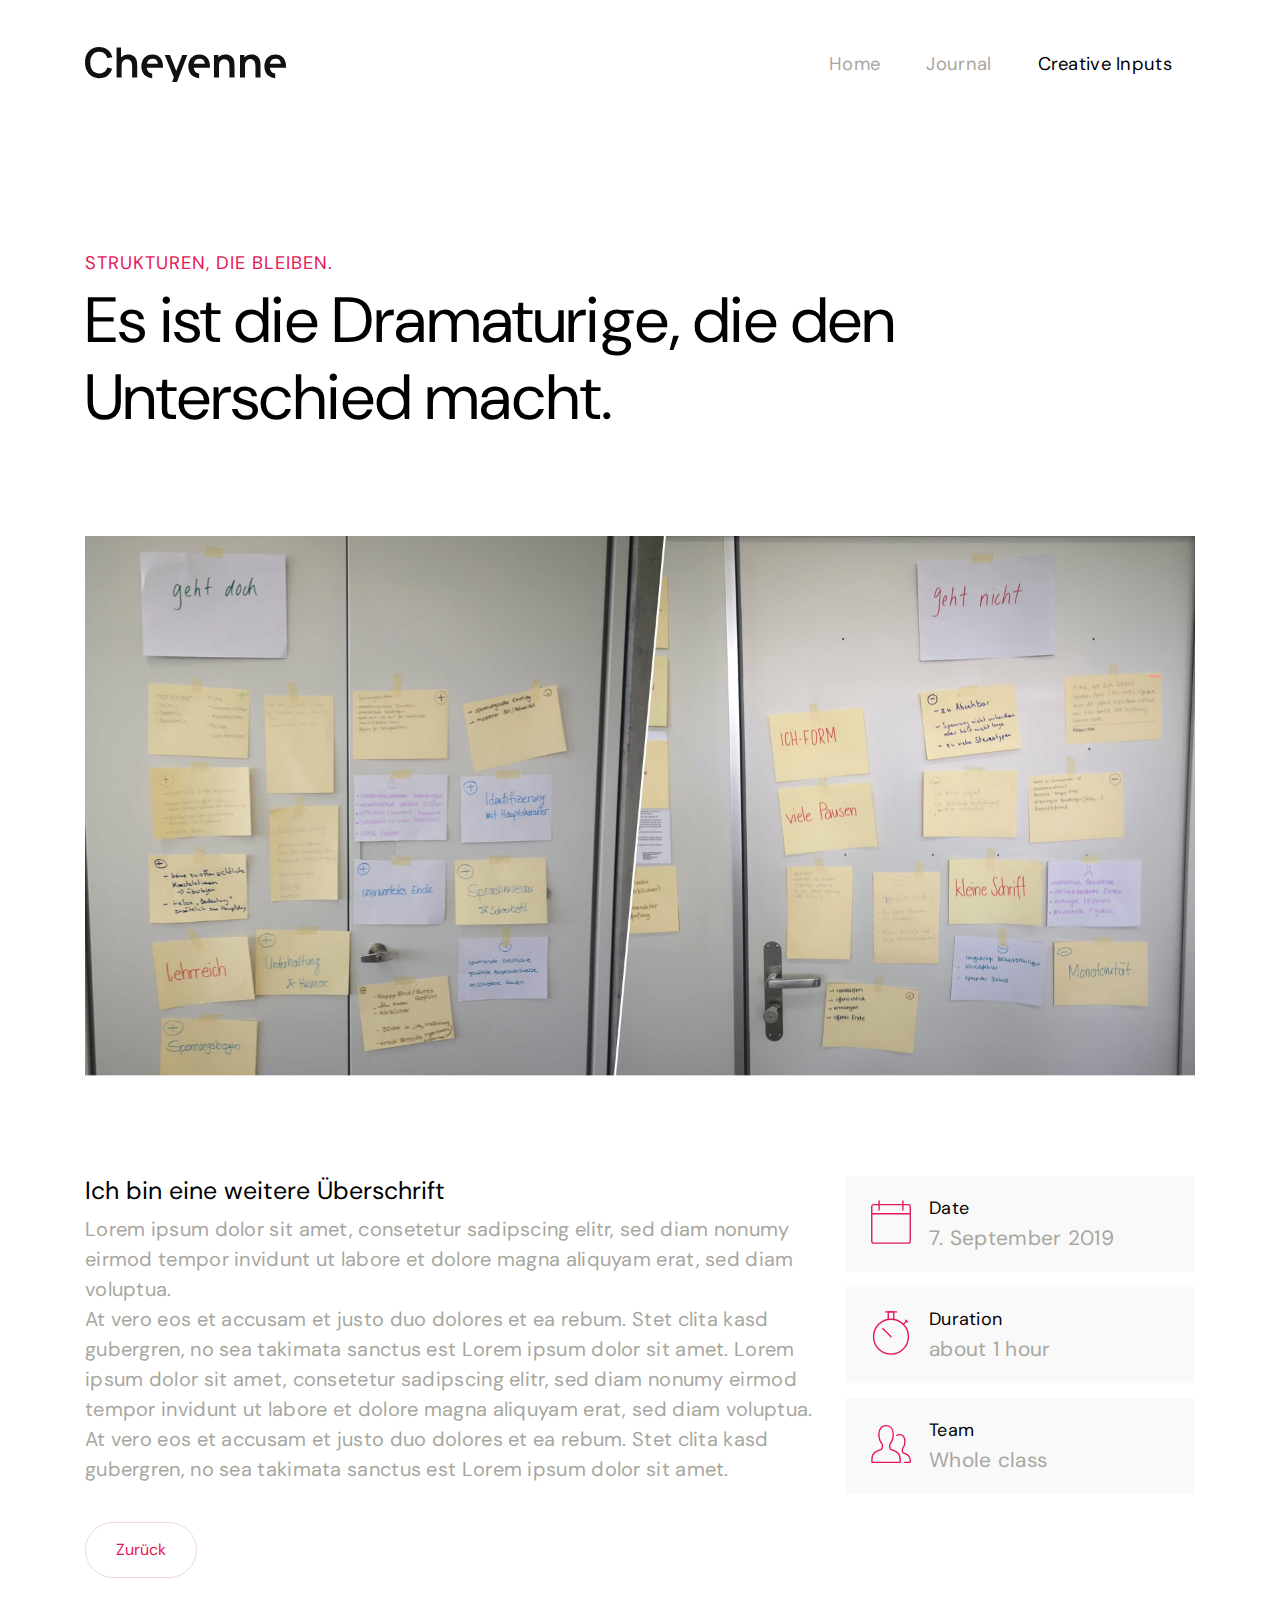
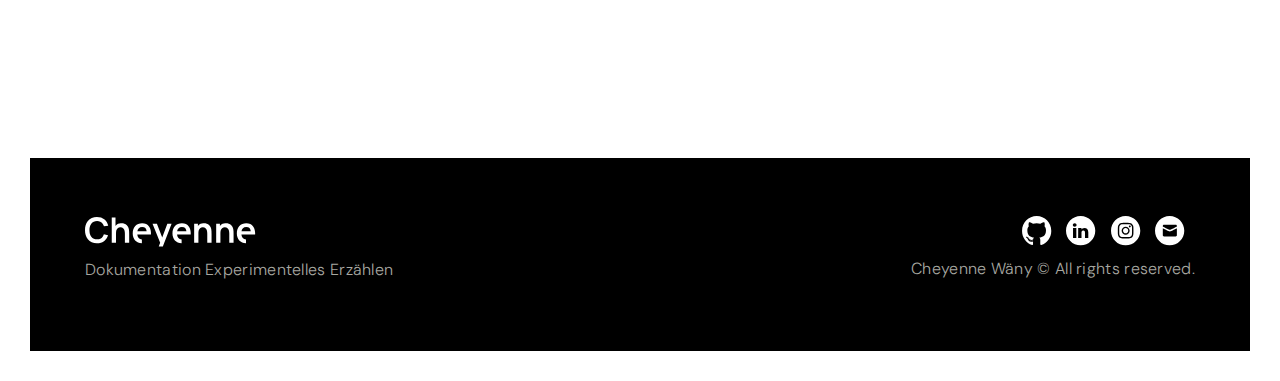
==== commit 27864e92: "content part 1" ====
--- a/docs/article-five.html
+++ b/docs/article-five.html
@@ -144,8 +144,7 @@
                   <?xml version="1.0" encoding="UTF-8"?>
                   <svg width="30px" height="30px" viewBox="0 0 27 27" version="1.1" xmlns="http://www.w3.org/2000/svg" xmlns:xlink="http://www.w3.org/1999/xlink">
                     <!-- Generator: Sketch 61.2 (89653) - https://sketch.com -->
-                    <title>Combined-Shape</title>
-                    <desc>Created with Sketch.</desc>
+
                     <g id="Page-1" stroke="none" stroke-width="1" fill="none" fill-rule="evenodd">
                       <g id="home" transform="translate(-1159.000000, -3531.000000)">
                         <rect id="Rectangle" fill="#000000" x="0" y="3478" width="1440" height="163"></rect>
@@ -183,8 +182,7 @@
                   <?xml version="1.0" encoding="UTF-8"?>
                   <svg width="30px" height="30px" viewBox="0 0 27 27" version="1.1" xmlns="http://www.w3.org/2000/svg" xmlns:xlink="http://www.w3.org/1999/xlink">
                     <!-- Generator: Sketch 61.2 (89653) - https://sketch.com -->
-                    <title>Combined-Shape</title>
-                    <desc>Created with Sketch.</desc>
+
                     <g id="Page-1" stroke="none" stroke-width="1" fill="none" fill-rule="evenodd">
                       <g id="home" transform="translate(-1199.000000, -3531.000000)">
                         <rect id="Rectangle" fill="#000000" x="0" y="3478" width="1440" height="163"></rect>
@@ -214,7 +212,7 @@
   <script src="https://code.jquery.com/jquery-3.4.1.slim.min.js" integrity="sha384-J6qa4849blE2+poT4WnyKhv5vZF5SrPo0iEjwBvKU7imGFAV0wwj1yYfoRSJoZ+n" crossorigin="anonymous"></script>
   <script src="https://cdn.jsdelivr.net/npm/popper.js@1.16.0/dist/umd/popper.min.js" integrity="sha384-Q6E9RHvbIyZFJoft+2mJbHaEWldlvI9IOYy5n3zV9zzTtmI3UksdQRVvoxMfooAo" crossorigin="anonymous"></script>
   <script src="https://stackpath.bootstrapcdn.com/bootstrap/4.4.1/js/bootstrap.min.js" integrity="sha384-wfSDF2E50Y2D1uUdj0O3uMBJnjuUD4Ih7YwaYd1iqfktj0Uod8GCExl3Og8ifwB6" crossorigin="anonymous"></script>
-  <script>
+  <!--<script>
   var prevScrollpos = window.pageYOffset;
   window.onscroll = function() {
   var currentScrollPos = window.pageYOffset;
@@ -225,7 +223,24 @@
   }
   prevScrollpos = currentScrollPos;
   }
+</script>-->
+  <script>
+  $(function () {
+var message = "Komm zurück... 😯";
+var original;
+
+$(window).focus(function() {
+if(original) {
+document.title = original;
+}
+}).blur(function() {
+var title = $('title').text();
+if(title != message) {
+original = title;
+}
+document.title = message;
+});
+});
   </script>
-
 </body>
 </html>
--- a/docs/styles/main.css
+++ b/docs/styles/main.css
@@ -4,6 +4,7 @@
 html {
   scroll-behavior: smooth;
   overflow-x: hidden;
+  scroll-padding-top: 127px;
 }
 
 body {
@@ -28,6 +29,16 @@
 @media (min-width: 992px){
   .siteWrapper{
     padding: 30px;
+  }
+}
+
+.navbar-nav{
+min-height: 100vh;
+}
+
+@media (min-width: 992px){
+  .navbar-nav{
+  min-height:inherit;
   }
 }
 
@@ -124,7 +135,7 @@
 @media (min-width: 992px){
   a.nav-link{
     color: #A7A7A0;
-    font-size: 1.1rem;
+    font-size: 1.15rem;
   }
 
   a.nav-link:hover{
@@ -320,7 +331,7 @@
     margin-bottom: .325rem;
   }
 
-p {
+p, li {
   font-family: 'DM Sans', sans-serif;
   font-weight: 400;
   font-size: 1.15rem;
@@ -330,7 +341,7 @@
 }
 
 @media (min-width: 992px){
-  p {
+  p, li {
     font-family: 'DM Sans', sans-serif;
     font-weight: 400;
     font-size: 1.25rem;
@@ -524,6 +535,7 @@
   font-weight: 400;
   color: #000000;
   margin: 0;
+  font-size: 1.15rem;
 
 }
 h5 .btn-symbol::after {
@@ -875,15 +887,6 @@
   margin-bottom: 1.1rem;
 }
 
-.commText {
-  font-family: 'DM Sans', sans-serif;
-  font-weight: 300;
-  font-style: italic;
-  font-size: 1.25rem;
-  color: #868686;
-  letter-spacing: 0.3px;
-  line-height: 1.5;
-}
 
 video:focus{
   outline: none;
@@ -897,3 +900,17 @@
 .edupadFrame {
   margin-top: 3rem;
 }
+
+.journalImg {
+  margin-bottom: 2.5rem;
+}
+
+.textLink {
+  color: #E51659;
+}
+
+.textLink:hover {
+  color: #E51659;
+  text-decoration: underline;
+ text-decoration-color: #F1D5DE;
+}
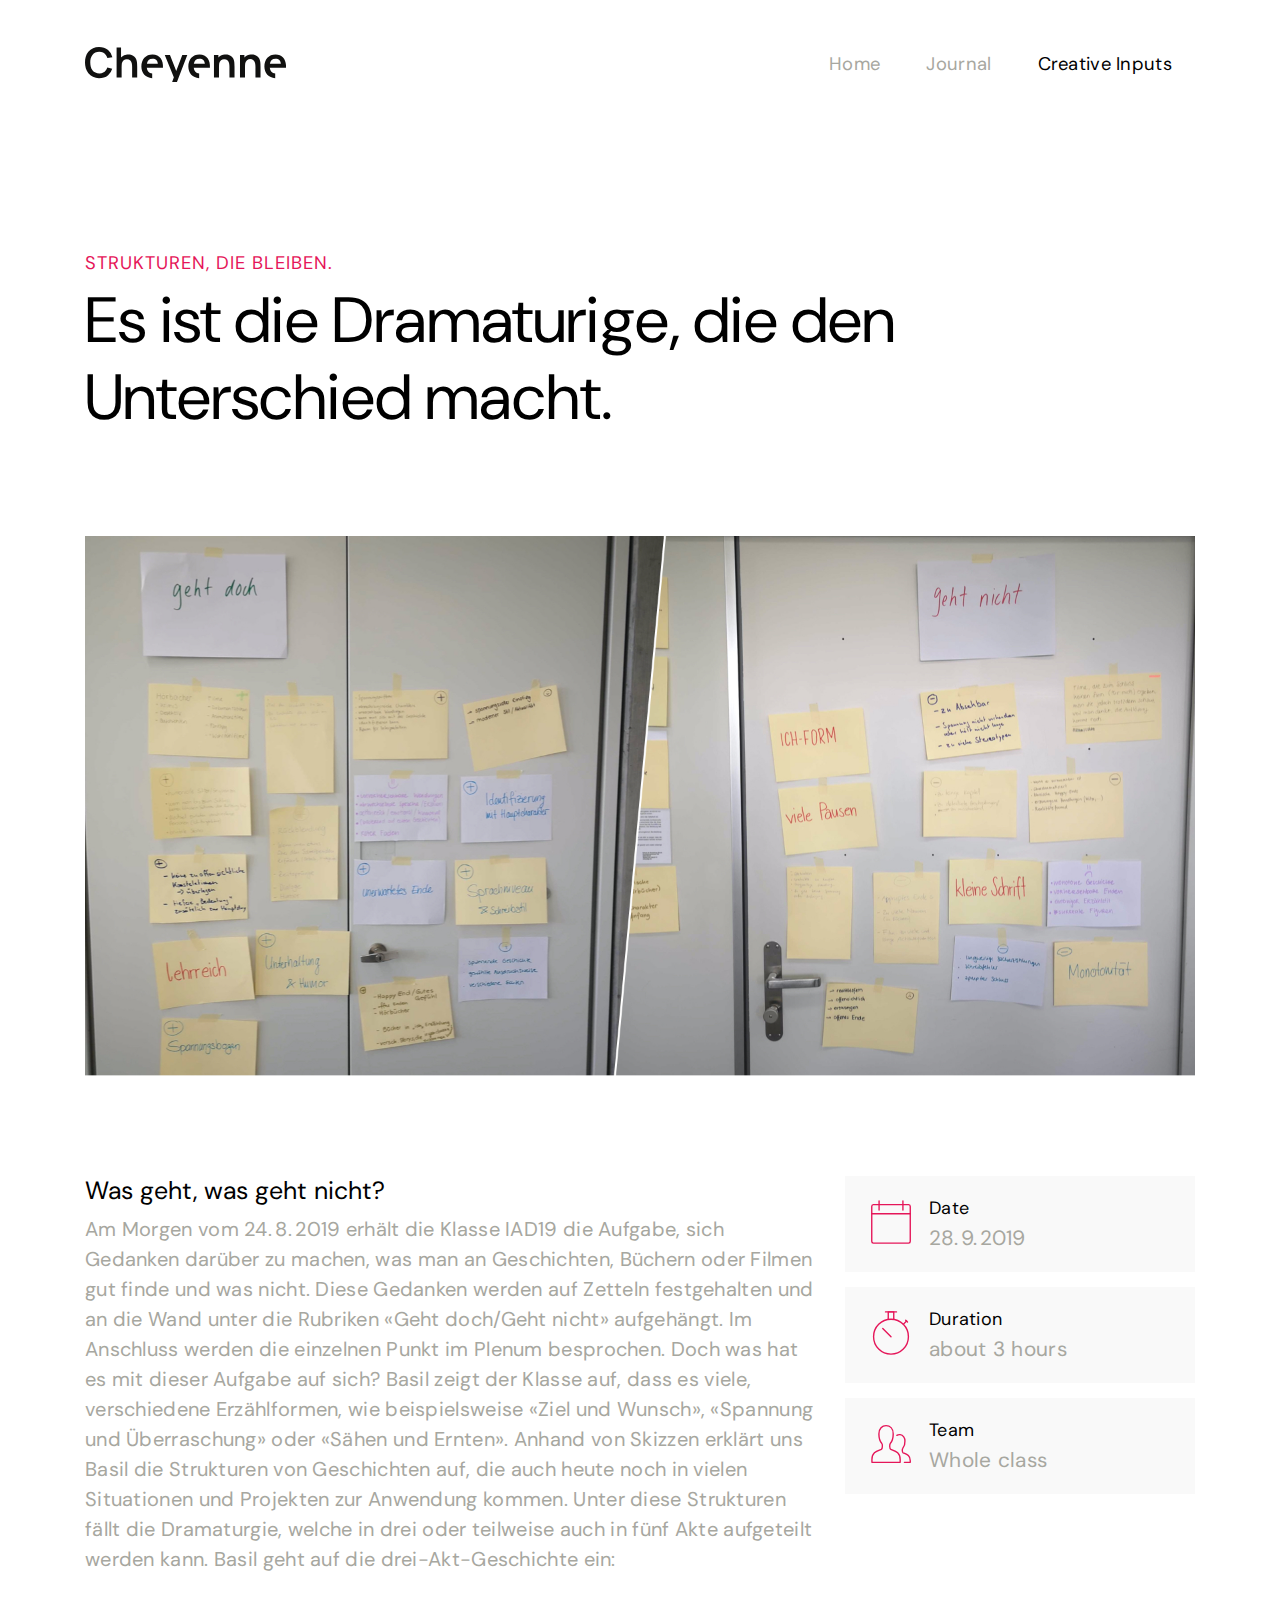
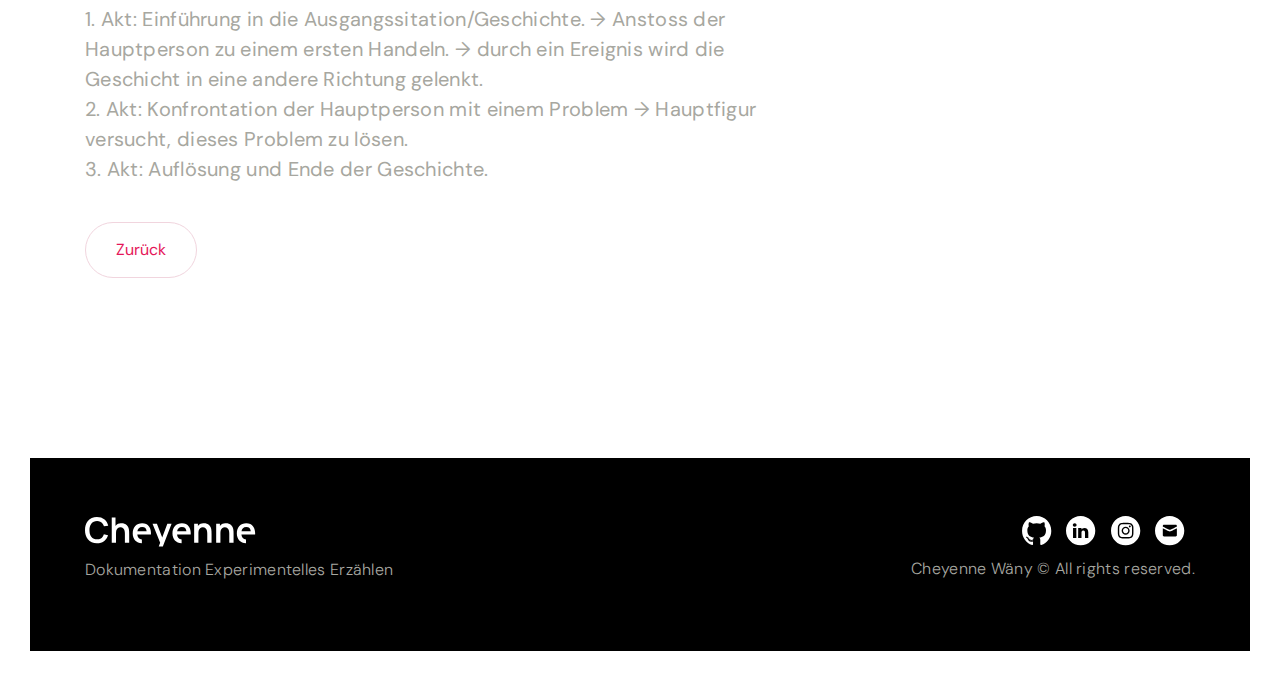
==== commit 6602cba2: "Anpassungen und letzter Teil Content" ====
--- a/docs/article-five.html
+++ b/docs/article-five.html
@@ -70,7 +70,7 @@
             </div>
             <div class="dataInner">
             <p class="small-title">Date</p>
-            <p class="value">7. September 2019</p>
+            <p class="value">28.&#x202F;9.&#x202F;2019</p>
           </div>
         </div>
         <div class="rectancle">
@@ -79,7 +79,7 @@
           </div>
           <div class="dataInner">
           <p class="small-title">Duration</p>
-          <p class="value">about 1 hour</p>
+          <p class="value">about 3 hours</p>
         </div>
       </div>
       <div class="rectancle">
@@ -93,8 +93,13 @@
     </div>
         </div>
         <div class="col-lg-8 order-lg-1 col-sm-12 articleText">
-          <h3>Ich bin eine weitere Überschrift</h3>
-          <p>Lorem ipsum dolor sit amet, consetetur sadipscing elitr, sed diam nonumy eirmod tempor invidunt ut labore et dolore magna aliquyam erat, sed diam voluptua. </br>At vero eos et accusam et justo duo dolores et ea rebum. Stet clita kasd gubergren, no sea takimata sanctus est Lorem ipsum dolor sit amet. Lorem ipsum dolor sit amet, consetetur sadipscing elitr, sed diam nonumy eirmod tempor invidunt ut labore et dolore magna aliquyam erat, sed diam voluptua. At vero eos et accusam et justo duo dolores et ea rebum. Stet clita kasd gubergren, no sea takimata sanctus est Lorem ipsum dolor sit amet.</p>
+          <h3>Was geht, was geht nicht?</h3>
+          <p>Am Morgen vom 24.&#x202F;8.&#x202F;2019 erhält die Klasse IAD19 die Aufgabe, sich Gedanken darüber zu machen, was man an Geschichten, Büchern oder Filmen gut finde und was nicht. Diese Gedanken werden auf Zetteln festgehalten und an die Wand unter die Rubriken «Geht doch/Geht nicht» aufgehängt. Im Anschluss werden die einzelnen Punkt im Plenum besprochen.
+          Doch was hat es mit dieser Aufgabe auf sich? Basil zeigt der Klasse auf, dass es viele, verschiedene Erzählformen, wie beispielsweise «Ziel und Wunsch», «Spannung und Überraschung» oder «Sähen und Ernten». Anhand von Skizzen erklärt uns Basil die Strukturen von Geschichten auf, die auch heute noch in vielen Situationen und Projekten zur Anwendung kommen. Unter diese Strukturen fällt die Dramaturgie, welche in drei oder teilweise auch in fünf Akte aufgeteilt werden kann. Basil geht auf die drei-Akt-Geschichte ein:</br></br>
+          1. Akt: Einführung in die Ausgangssitation/Geschichte. &rarr; Anstoss der Hauptperson zu einem ersten Handeln. &rarr; durch ein Ereignis wird die Geschicht in eine andere Richtung gelenkt.</br>
+          2. Akt: Konfrontation der Hauptperson mit einem Problem &rarr; Hauptfigur versucht, dieses Problem zu lösen. </br>
+          3. Akt: Auflösung und Ende der Geschichte.
+          </p>
           <div class="buttonsWrap">
             <a class="primary-btn" href="#" onclick="history.go(-1)">Zurück</a>
           </div>
--- a/docs/styles/main.css
+++ b/docs/styles/main.css
@@ -14,7 +14,7 @@
 
 ::selection {
   color: white;
-  background: #E51659;
+  background: black;
 }
 
 ::-webkit-selection, ::-moz-selection {
@@ -914,3 +914,7 @@
   text-decoration: underline;
  text-decoration-color: #F1D5DE;
 }
+
+.quote {
+  font-style: italic;
+}
